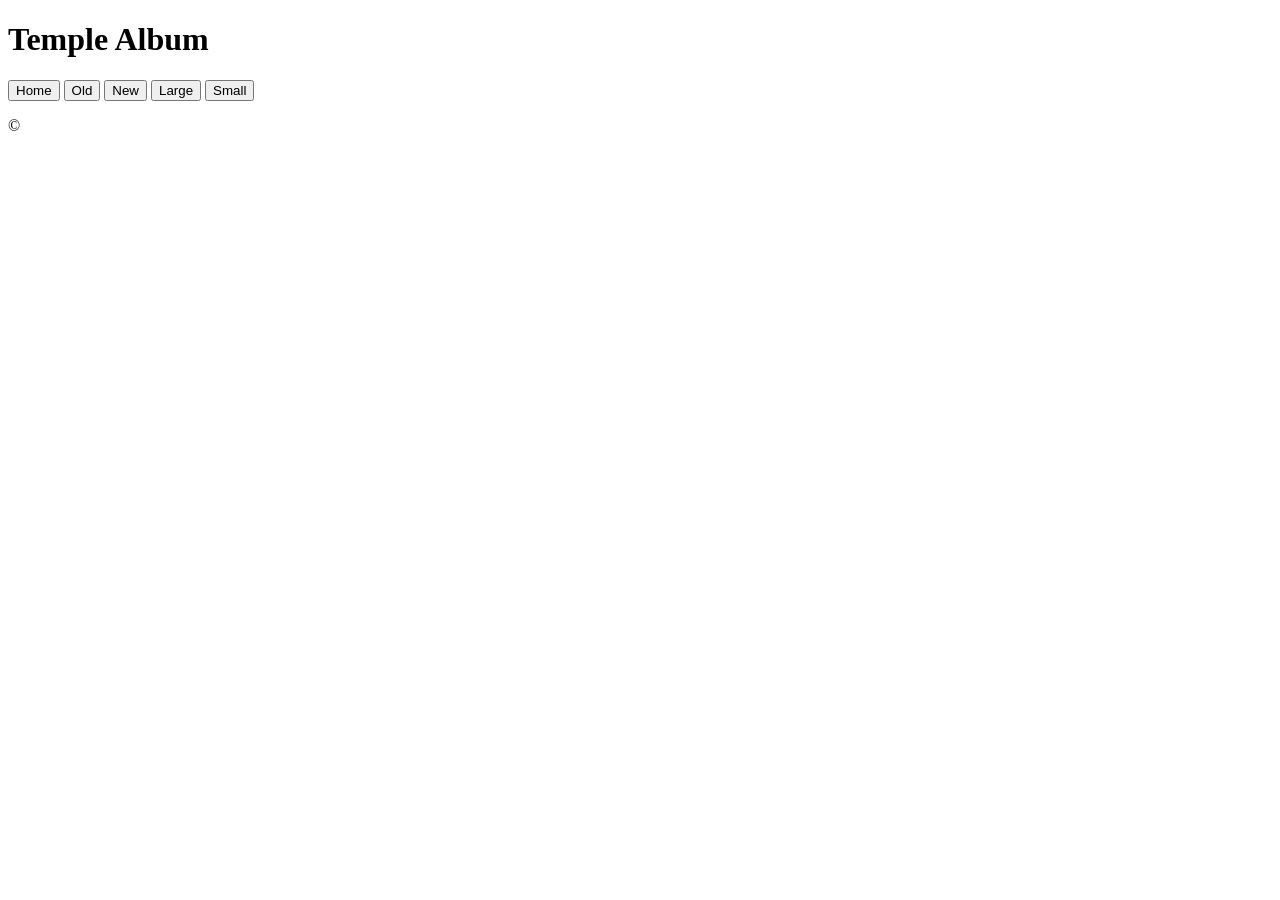
==== filtered-temples.html @ 0b388c49 "filtered-temples.html" ====
<!DOCTYPE html>
<html lang="en">
<head>
  <meta charset="UTF-8">
  <meta name="viewport" content="width=device-width, initial-scale=1.0">
  <title>Filtered Temples</title>
  <link rel="stylesheet" href="filtered-temples.css">
</head>

<body>

<header>
  <h1>Temple Album</h1>
  <nav>
    <button onclick="filterTemples('all')">Home</button>
    <button onclick="filterTemples('old')">Old</button>
    <button onclick="filterTemples('new')">New</button>
    <button onclick="filterTemples('large')">Large</button>
    <button onclick="filterTemples('small')">Small</button>
  </nav>
</header>

<main>
  <div id="temple-container"></div>
</main>

<footer>
  <p>&copy; <span id="year"></span></p>
  <p id="lastModified"></p>
</footer>

<script src="filtered-temples.js"></script>
</body>
</html>
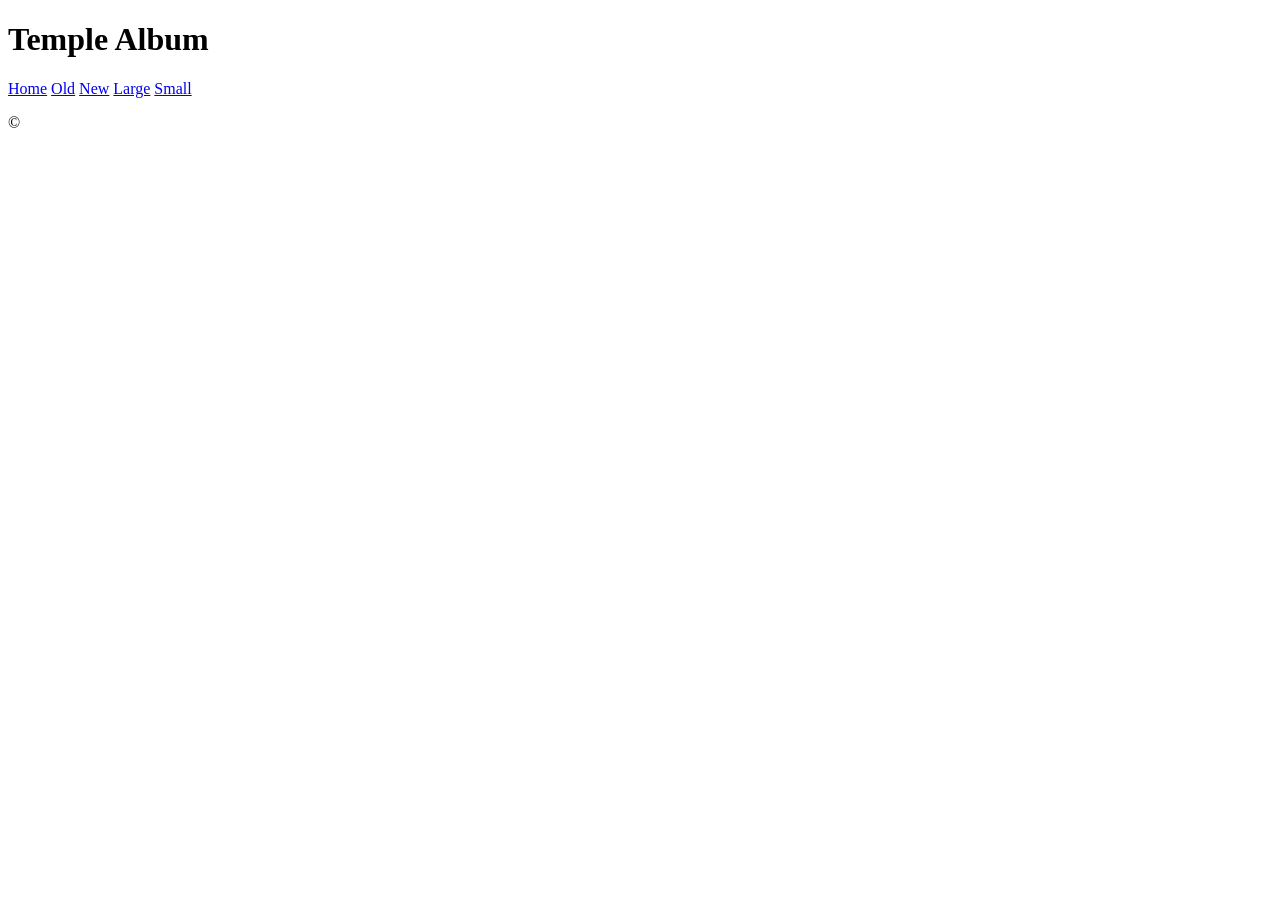
==== commit 39eb8f07: "filtered-temples.html filtered-temples.css" ====
--- a/filtered-temples.html
+++ b/filtered-temples.html
@@ -3,6 +3,8 @@
 <head>
   <meta charset="UTF-8">
   <meta name="viewport" content="width=device-width, initial-scale=1.0">
+  <meta name="description" content="Browse and filter temple images by size, age, and location in this interactive temple album.">
+  <meta name="author" content="Abuh Daniel">
   <title>Filtered Temples</title>
   <link rel="stylesheet" href="filtered-temples.css">
 </head>
@@ -12,12 +14,12 @@
 <header>
   <h1>Temple Album</h1>
   <nav>
-    <button onclick="filterTemples('all')">Home</button>
-    <button onclick="filterTemples('old')">Old</button>
-    <button onclick="filterTemples('new')">New</button>
-    <button onclick="filterTemples('large')">Large</button>
-    <button onclick="filterTemples('small')">Small</button>
-  </nav>
+  <a href="#" onclick="filterTemples('all')">Home</a>
+  <a href="#" onclick="filterTemples('old')">Old</a>
+  <a href="#" onclick="filterTemples('new')">New</a>
+  <a href="#" onclick="filterTemples('large')">Large</a>
+  <a href="#" onclick="filterTemples('small')">Small</a>
+</nav>
 </header>
 
 <main>
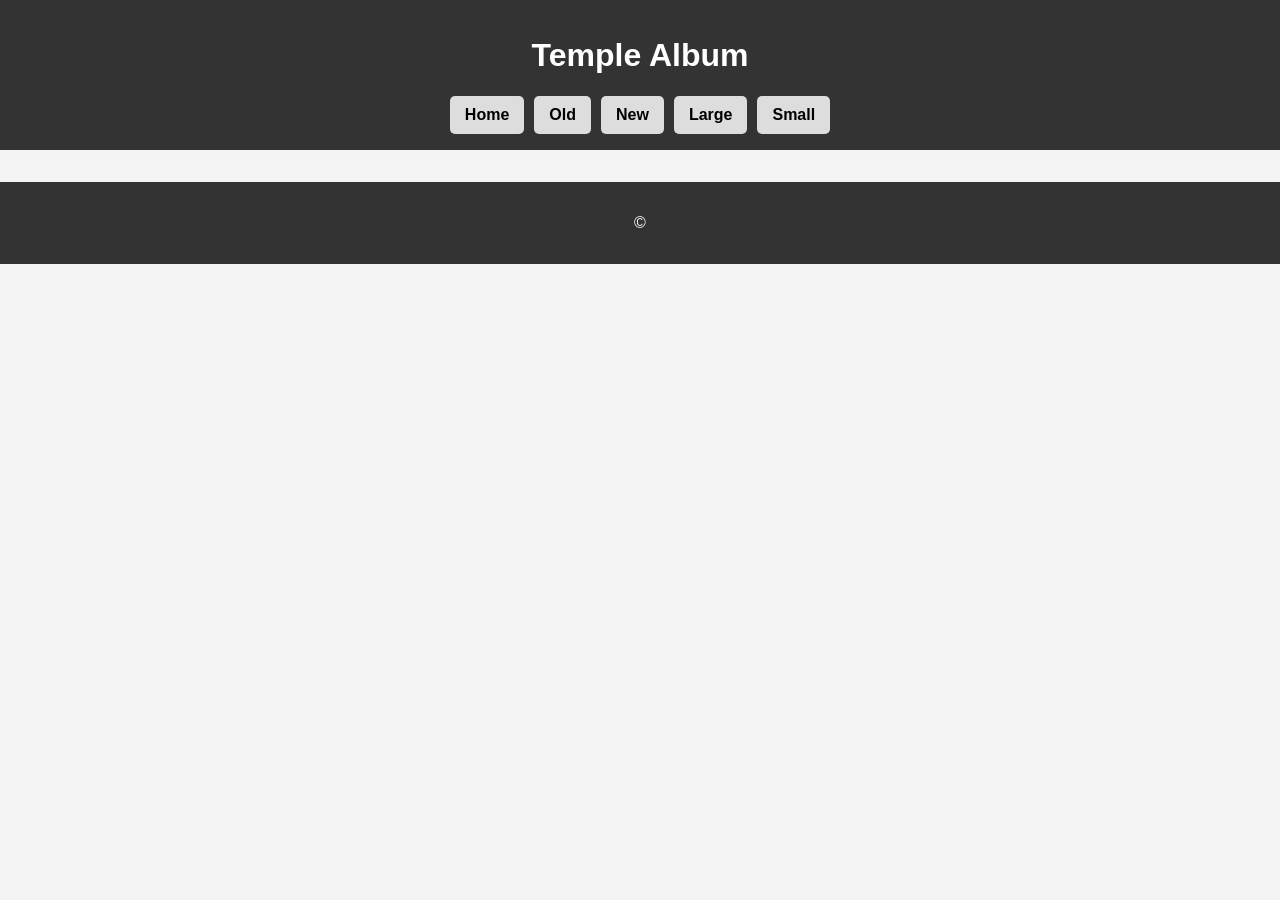
==== commit 1c9b0b5f: "filtered-temples.html" ====
--- a/filtered-temples.html
+++ b/filtered-temples.html
@@ -7,18 +7,19 @@
   <meta name="author" content="Abuh Daniel">
   <title>Filtered Temples</title>
   <link rel="stylesheet" href="filtered-temples.css">
+  <script src="filtered-temples.js" defer></script>
 </head>
 
 <body>
 
 <header>
   <h1>Temple Album</h1>
-  <nav>
-  <a href="#" onclick="filterTemples('all')">Home</a>
-  <a href="#" onclick="filterTemples('old')">Old</a>
-  <a href="#" onclick="filterTemples('new')">New</a>
-  <a href="#" onclick="filterTemples('large')">Large</a>
-  <a href="#" onclick="filterTemples('small')">Small</a>
+<nav>
+  <a href="#" id="home">Home</a>
+  <a href="#" id="old">Old</a>
+  <a href="#" id="new">New</a>
+  <a href="#" id="large">Large</a>
+  <a href="#" id="small">Small</a>
 </nav>
 </header>
 
@@ -31,6 +32,5 @@
   <p id="lastModified"></p>
 </footer>
 
-<script src="filtered-temples.js"></script>
 </body>
 </html>
--- a/filtered-temples.css
+++ b/filtered-temples.css
@@ -0,0 +1,86 @@
+/* ====== GLOBAL STYLES ====== */
+body {
+  font-family: Arial, sans-serif;
+  margin: 0;
+  padding: 0;
+  background-color: #f4f4f4;
+}
+
+/* ====== HEADER ====== */
+header {
+  background-color: #333;
+  color: white;
+  text-align: center;
+  padding: 1rem;
+}
+
+/* ====== NAVIGATION ====== */
+nav {
+  display: flex;              /* REQUIRED FLEXBOX */
+  justify-content: center;
+  gap: 10px;
+  margin-top: 10px;
+}
+
+nav a {
+  text-decoration: none;
+  padding: 10px 15px;
+  background-color: #ddd;
+  color: black;
+  border-radius: 5px;
+  font-weight: bold;
+  transition: 0.3s;
+}
+
+/* REQUIRED :hover */
+nav a:hover {
+  background-color: #333;
+  color: white;
+}
+
+/* ====== MAIN GRID ====== */
+#temple-container {
+  display: grid;
+  grid-template-columns: repeat(auto-fit, minmax(250px, 1fr));
+  gap: 15px;
+  padding: 1rem;
+}
+
+/* ====== CARD DESIGN ====== */
+.card {
+  background: white;
+  border-radius: 10px;
+  padding: 15px;
+  text-align: center;
+  box-shadow: 0 2px 5px rgba(0,0,0,0.1);
+}
+
+.card h2 {
+  margin-top: 0;
+}
+
+.card img {
+  width: 100%;
+  height: auto;
+  border-radius: 8px;
+}
+
+/* ====== FOOTER ====== */
+footer {
+  text-align: center;
+  padding: 1rem;
+  background: #333;
+  color: white;
+}
+
+/* ====== MEDIA QUERY (REQUIRED) ====== */
+@media (max-width: 768px) {
+  nav {
+    flex-direction: column;   /* stack menu */
+    align-items: center;
+  }
+
+  #temple-container {
+    grid-template-columns: 1fr; /* single column */
+  }
+}
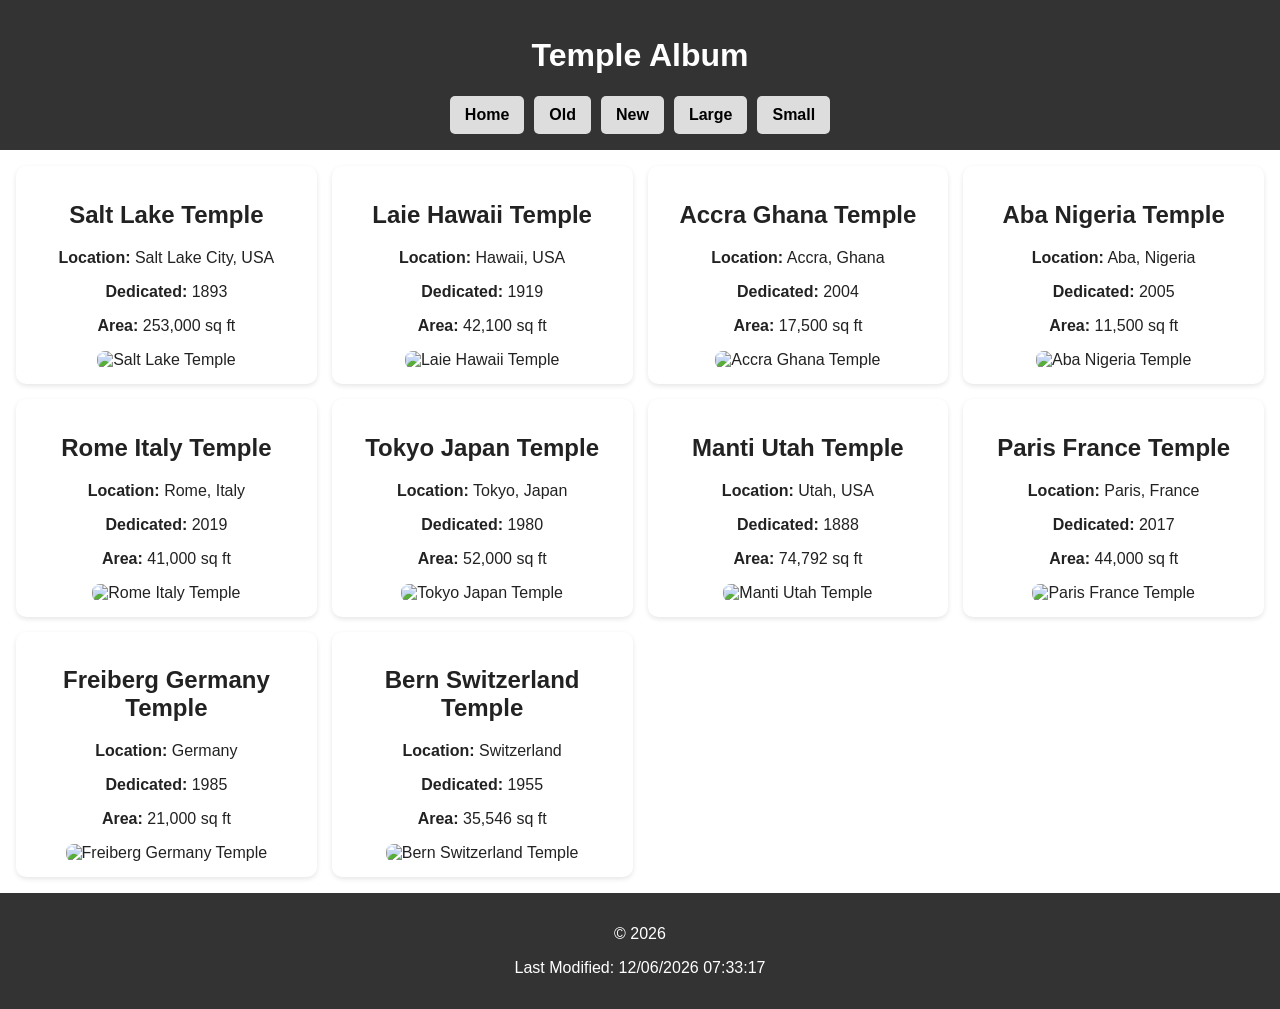
==== commit 62c14348: "filtered-temples.css filtered-temples.html filtered-temples.js" ====
--- a/filtered-temples.html
+++ b/filtered-temples.html
@@ -3,9 +3,11 @@
 <head>
   <meta charset="UTF-8">
   <meta name="viewport" content="width=device-width, initial-scale=1.0">
-  <meta name="description" content="Browse and filter temple images by size, age, and location in this interactive temple album.">
+  <title>Filtered Temples</title>
+
+  <meta name="description" content="Temple album with filtering options.">
   <meta name="author" content="Abuh Daniel">
-  <title>Filtered Temples</title>
+
   <link rel="stylesheet" href="filtered-temples.css">
   <script src="filtered-temples.js" defer></script>
 </head>
@@ -14,13 +16,13 @@
 
 <header>
   <h1>Temple Album</h1>
-<nav>
-  <a href="#" id="home">Home</a>
-  <a href="#" id="old">Old</a>
-  <a href="#" id="new">New</a>
-  <a href="#" id="large">Large</a>
-  <a href="#" id="small">Small</a>
-</nav>
+  <nav>
+    <a href="#" id="home">Home</a>
+    <a href="#" id="old">Old</a>
+    <a href="#" id="new">New</a>
+    <a href="#" id="large">Large</a>
+    <a href="#" id="small">Small</a>
+  </nav>
 </header>
 
 <main>
--- a/filtered-temples.css
+++ b/filtered-temples.css
@@ -1,22 +1,19 @@
-/* ====== GLOBAL STYLES ====== */
 body {
   font-family: Arial, sans-serif;
   margin: 0;
-  padding: 0;
-  background-color: #f4f4f4;
+  background: #ffffff;
+  color: #222;
 }
 
-/* ====== HEADER ====== */
 header {
-  background-color: #333;
+  background: #333;
   color: white;
   text-align: center;
   padding: 1rem;
 }
 
-/* ====== NAVIGATION ====== */
 nav {
-  display: flex;              /* REQUIRED FLEXBOX */
+  display: flex;
   justify-content: center;
   gap: 10px;
   margin-top: 10px;
@@ -25,20 +22,17 @@
 nav a {
   text-decoration: none;
   padding: 10px 15px;
-  background-color: #ddd;
+  background: #ddd;
   color: black;
   border-radius: 5px;
   font-weight: bold;
-  transition: 0.3s;
 }
 
-/* REQUIRED :hover */
 nav a:hover {
-  background-color: #333;
+  background: #333;
   color: white;
 }
 
-/* ====== MAIN GRID ====== */
 #temple-container {
   display: grid;
   grid-template-columns: repeat(auto-fit, minmax(250px, 1fr));
@@ -46,7 +40,6 @@
   padding: 1rem;
 }
 
-/* ====== CARD DESIGN ====== */
 .card {
   background: white;
   border-radius: 10px;
@@ -55,17 +48,11 @@
   box-shadow: 0 2px 5px rgba(0,0,0,0.1);
 }
 
-.card h2 {
-  margin-top: 0;
-}
-
 .card img {
   width: 100%;
-  height: auto;
   border-radius: 8px;
 }
 
-/* ====== FOOTER ====== */
 footer {
   text-align: center;
   padding: 1rem;
@@ -73,14 +60,9 @@
   color: white;
 }
 
-/* ====== MEDIA QUERY (REQUIRED) ====== */
 @media (max-width: 768px) {
   nav {
-    flex-direction: column;   /* stack menu */
+    flex-direction: column;
     align-items: center;
   }
-
-  #temple-container {
-    grid-template-columns: 1fr; /* single column */
-  }
-}
+}
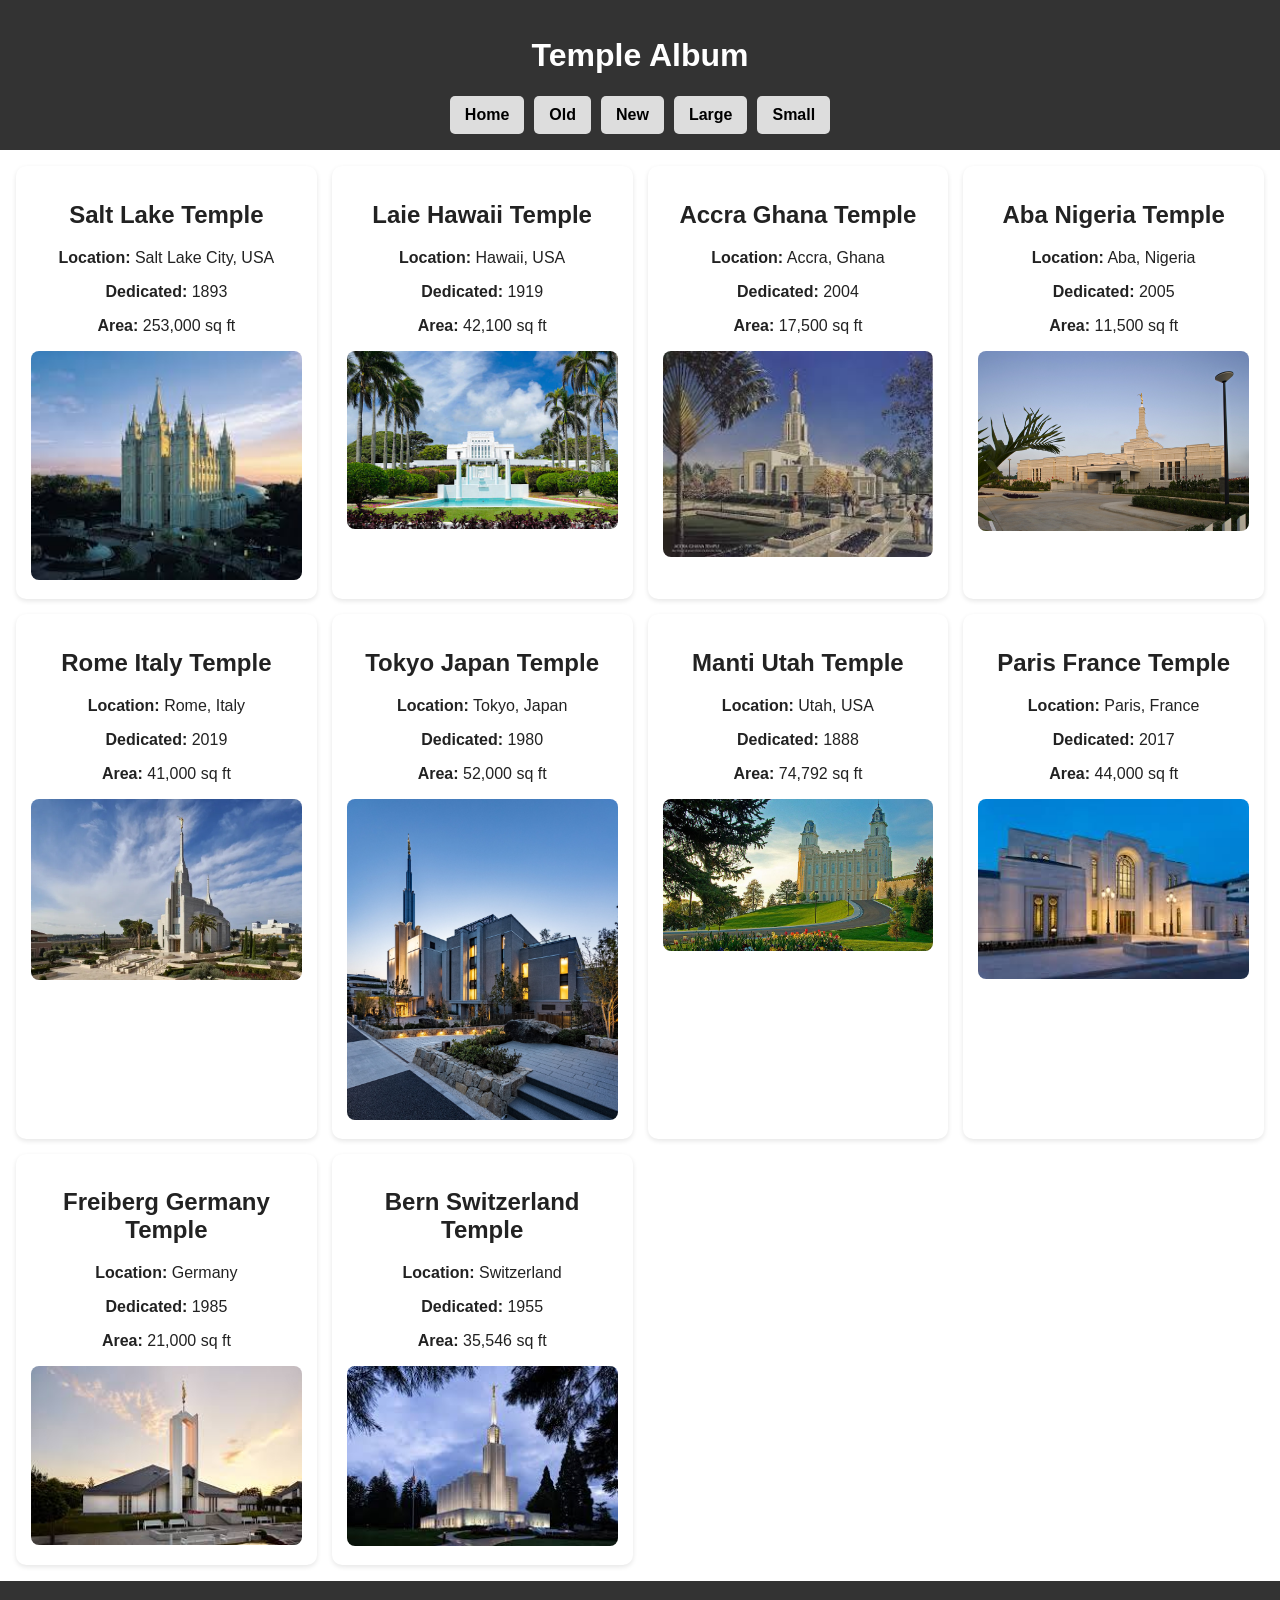
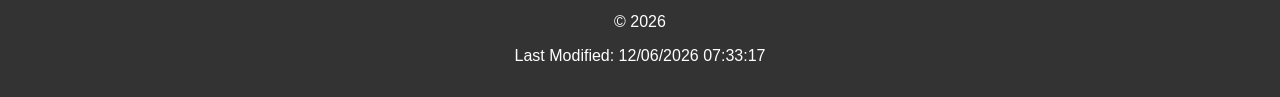
==== commit d0a674eb: "filtered-temples.html" ====
--- a/filtered-temples.html
+++ b/filtered-temples.html
@@ -5,7 +5,7 @@
   <meta name="viewport" content="width=device-width, initial-scale=1.0">
   <title>Filtered Temples</title>
 
-  <meta name="description" content="Temple album with filtering options.">
+  <meta name="description" content="Explore a temple album with interactive filters to view temples by age, size, and location with responsive design and dynamic content.">
   <meta name="author" content="Abuh Daniel">
 
   <link rel="stylesheet" href="filtered-temples.css">
